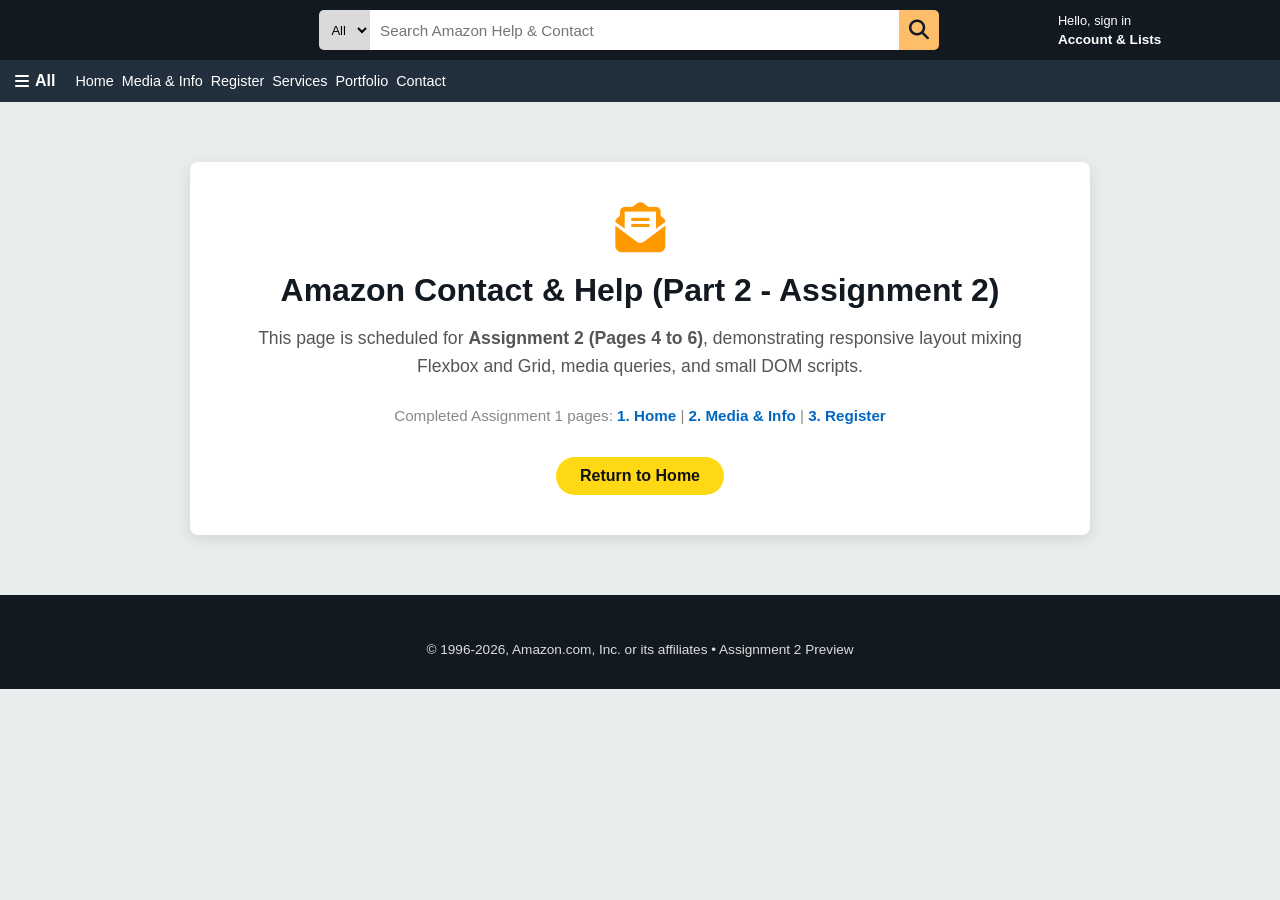
==== contact.html @ 5c258893 "Add navbar navigation and placeholder templates for Assignment 2" ====
<!DOCTYPE html>
<html lang="en">
<head>
    <meta charset="UTF-8">
    <meta name="viewport" content="width=device-width, initial-scale=1.0">
    <title>Amazon Contact &amp; Help - Assignment 2 (Part 2)</title>
    <link rel="stylesheet" href="index.css">
    <link rel="stylesheet" href="https://cdnjs.cloudflare.com/ajax/libs/font-awesome/6.4.2/css/all.min.css"
        integrity="sha512-z3gLpd7yknf1YoNbCzqRKc4qyor8gaKU1qmn+CShxbuBusANI9QpRohGBreCFkKxLhei6S9CQXFEbbKuqLg0DA=="
        crossorigin="anonymous" referrerpolicy="no-referrer" />
</head>
<body>
    <header>
        <div class="navbar">
            <div class="nav-logo border">
                <a href="index.html"><div class="logo"></div></a>
            </div>
            <div class="nav-search">
                <select class="nav-select"><option>All</option></select>
                <input class="search-input" placeholder="Search Amazon Help & Contact" type="text">
                <div class="search-icon"><i class="fa-solid fa-magnifying-glass"></i></div>
            </div>
            <div class="nav-signin border">
                <a href="register.html" style="color: inherit; text-decoration: none;">
                    <p><span>Hello, sign in</span></p>
                    <p class="nav-p">Account &amp; Lists</p>
                </a>
            </div>
        </div>
        <div class="panel">
            <div class="panel-icon"><i class="fa-solid fa-bars"></i> All</div>
            <div class="panel-ops">
                <a href="index.html">Home</a>
                <a href="media.html">Media &amp; Info</a>
                <a href="register.html">Register</a>
                <a href="services.html">Services</a>
                <a href="portfolio.html">Portfolio</a>
                <a href="contact.html" class="active-nav">Contact</a>
            </div>
        </div>
    </header>

    <main style="max-width: 900px; margin: 60px auto; padding: 40px; background: white; border-radius: 8px; text-align: center; box-shadow: 0 4px 15px rgba(0,0,0,0.1);">
        <i class="fa-solid fa-envelope-open-text" style="font-size: 50px; color: #ff9900; margin-bottom: 20px;"></i>
        <h1 style="margin-bottom: 15px; color: #131921;">Amazon Contact &amp; Help (Part 2 - Assignment 2)</h1>
        <p style="color: #555; font-size: 1.1rem; line-height: 1.6; margin-bottom: 25px;">
            This page is scheduled for <strong>Assignment 2 (Pages 4 to 6)</strong>, demonstrating responsive layout mixing Flexbox and Grid, media queries, and small DOM scripts.
        </p>
        <p style="color: #888; font-size: 0.95rem; margin-bottom: 30px;">
            Completed Assignment 1 pages: <a href="index.html" style="color: #0066c0; font-weight: 600;">1. Home</a> | 
            <a href="media.html" style="color: #0066c0; font-weight: 600;">2. Media &amp; Info</a> | 
            <a href="register.html" style="color: #0066c0; font-weight: 600;">3. Register</a>
        </p>
        <a href="index.html" style="display: inline-block; background: #ffd814; color: #111; padding: 10px 24px; border-radius: 20px; text-decoration: none; font-weight: bold;">Return to Home</a>
    </main>

    <footer>
        <div class="panel-4">
            <p style="padding-top: 20px;">&copy; 1996-2026, Amazon.com, Inc. or its affiliates &bull; Assignment 2 Preview</p>
        </div>
    </footer>
</body>
</html>
---- index.css ----
/* ==========================================================================
   AMAZON CLONE - HOMEPAGE STYLESHEET (index.css)
   Course: Web Technologies - Project 1 (Assignment 1, Page 1)
   Demonstrating:
   1. Element Selectors (body, p, a, ul, h4, input, select, footer, header)
   2. Class Selectors (.navbar, .nav-logo, .panel, .box, .box-img, etc.)
   3. ID Selectors (#main-header, #main-content, #hero-banner, #shop-grid, #site-footer)
   4. Text and Font Properties (font-family, font-size, font-weight, line-height, text-align)
   5. Borders and Outlines (border, border-radius, border-color, border-style)
   6. Background Colors & Images (background-color, background-image, background-size)
   ========================================================================== */

/* Universal Box Sizing */
* {
    margin: 0;
    padding: 0;
    font-family: Arial, Helvetica, sans-serif;
    box-sizing: border-box; /* Corrected standard box model */
}

/* --- 1. ELEMENT SELECTORS --- */
body {
    background-color: #eaeded;
    color: #0f1111;
}

header {
    width: 100%;
}

p {
    font-size: 0.85rem;
    line-height: 1.4;
}

a {
    text-decoration: none;
    color: inherit;
}

/* --- 2. ID SELECTORS (Explicitly required for Page 1 CSS) --- */
#main-header {
    position: relative;
    width: 100%;
    z-index: 100;
}

#logo-container {
    display: flex;
    align-items: center;
    justify-content: center;
}

#navigation-panel {
    border-top: 1px solid rgba(255, 255, 255, 0.1);
}

#main-content {
    width: 100%;
    min-height: 800px;
}

#hero-banner {
    position: relative;
    width: 100%;
}

#shop-grid {
    position: relative;
    z-index: 10;
    margin-top: -160px; /* Classic Amazon hero overlap layout */
    padding: 0 20px 30px 20px;
}

#site-footer {
    width: 100%;
    margin-top: 30px;
}

#back-to-top {
    transition: background-color 0.2s;
}

#back-to-top:hover {
    background-color: #232f3e;
}

/* --- 3. CLASS SELECTORS & COMPONENT STYLES --- */

/* Primary Navbar */
.navbar {
    height: 60px;
    background-color: #131921;
    color: white;
    display: flex;
    align-items: center;
    justify-content: space-evenly;
}

.nav-logo {
    height: 50px;
    width: 100px;
}

.header-logo-image {
    height: 40px;
    width: auto;
    object-fit: contain;
    margin-top: 5px;
}

.border {
    border: 1.5px solid transparent;
    padding: 5px 8px;
    border-radius: 2px;
}

.border:hover {
    border: 1.5px solid white;
}

/* Navbar -- Address box */
.add-first {
    font-size: 0.65rem;
    color: #cccccc;
}

.add-second {
    font-size: 0.85rem;
    font-weight: 700;
    color: #ffffff;
}

.nav-location {
    display: flex;
    align-items: center;
    gap: 4px;
}

/* Nav --- Search box */
.nav-search {
    display: flex;
    height: 40px;
    width: 620px;
    border: none;
    border-radius: 5px;
    overflow: hidden;
}

.nav-select {
    text-align: center;
    width: 60px;
    border: none;
    height: 40px;
    background-color: #dadada;
    font-size: 0.82rem;
    cursor: pointer;
}

.search-input {
    width: 100%;
    font-size: 0.95rem;
    border: none;
    padding: 0 10px;
    outline: none;
}

.nav-search:hover {
    outline: 2px solid #febd68;
}

.search-icon {
    display: flex;
    width: 48px;
    align-items: center;
    justify-content: center;
    font-size: 1.25rem;
    background-color: #febd68;
    color: #111827;
    cursor: pointer;
}

.search-icon:hover {
    background-color: #f3a847;
}

/* Nav -- Signin & Return */
.nav-signin {
    color: white;
    display: block;
}

span {
    font-size: 0.8rem;
}

.nav-p {
    font-weight: 700;
}

/* Nav -- Cart */
.nav-cart {
    font-size: 0.85rem;
    font-weight: 700;
    display: flex;
    align-items: center;
    gap: 6px;
    cursor: pointer;
}

.nav-cart i {
    font-size: 26px;
}

/* --- 4. SECONDARY NAVIGATION PANEL (Linking All Pages) --- */
.panel {
    background-color: #222f3d;
    display: flex;
    align-items: center;
    color: white;
    height: 42px;
    font-size: 0.9rem;
    font-weight: 500;
    padding: 0 15px;
}

.panel-icon {
    font-size: 1rem;
    font-weight: 700;
    margin-right: 20px;
    cursor: pointer;
    display: flex;
    align-items: center;
    gap: 6px;
}

.panel-ops {
    display: flex;
    align-items: center;
    gap: 8px;
}

/* Panel Links restyled for Home Page */
.panel-link {
    color: #ffffff;
    padding: 6px 12px;
    border-radius: 3px;
    border: 1px solid transparent;
    font-size: 0.88rem;
    transition: all 0.2s;
}

.panel-link:hover {
    border-color: #ffffff;
    background-color: rgba(255, 255, 255, 0.1);
}

.active-link {
    border-color: #febd68;
    background-color: rgba(254, 189, 104, 0.2);
    color: #febd68;
    font-weight: 700;
}

/* --- 5. HERO SECTION --- */
.hero-section {
    width: 100%;
}

.hero-img {
    width: 100%;
    height: 420px;
}

.image {
    width: 100%;
    height: 100%;
    background-size: cover;
    background-position: center top;
}

.hero-background {
    background-image: url('./images/hero_image.jpg');
}

/* --- 6. SHOP SECTION & BOX CARDS --- */
.shop-section {
    display: flex;
    justify-content: space-between;
    align-items: flex-start;
    flex-wrap: wrap;
    background-color: #e2e7e6;
    gap: 18px 0;
}

.box {
    width: 23.5%;
    min-height: 400px;
    background-color: white;
    padding: 20px 18px 15px;
    border-radius: 4px;
    box-shadow: 0 2px 5px rgba(0, 0, 0, 0.08);
}

.box-content {
    height: 100%;
    display: flex;
    flex-direction: column;
    justify-content: space-between;
}

.box-heading {
    font-size: 21px;
    font-weight: 700;
    color: #0f1111;
    margin-bottom: 10px;
    line-height: 1.3;
}

.box-img {
    background-size: cover;
    background-position: center;
    height: 270px;
    margin-top: 8px;
    border-radius: 2px;
}

/* Distinct category background images */
.box-img-1 { background-image: url('./images/box1_image.jpg'); }
.box-img-2 { background-image: url('./images/box2_image.jpg'); }
.box-img-3 { background-image: url('./images/box3_image.jpg'); }
.box-img-4 { background-image: url('./images/box4_image.jpg'); }
.box-img-5 { background-image: url('./images/hero_image.jpg'); }
.box-img-6 { background-image: url('./images/box6_image.jpg'); }
.box-img-7 { background-image: url('./images/box7_image.jpg'); }
.box-img-8 { background-image: url('./images/box8_image.jpg'); }

.box-link {
    margin-top: 14px;
}

.see-more-link {
    color: #007185;
    font-size: 0.85rem;
    font-weight: 600;
}

.see-more-link:hover {
    color: #c7511f;
    text-decoration: underline;
}

/* --- 7. FOOTER SECTION --- */
.panel-1 {
    background-color: #37475a;
    height: 50px;
    display: flex;
    align-items: center;
    justify-content: center;
}

.back-link {
    color: white;
    font-size: 0.85rem;
    font-weight: 600;
    display: block;
    width: 100%;
    text-align: center;
    line-height: 50px;
}

.panel-2 {
    background-color: #222f3d;
    padding: 40px 20px;
    color: white;
    display: flex;
    align-items: flex-start;
    justify-content: space-evenly;
}

.panel-2 ul {
    list-style: none;
}

.panel-2 ul p {
    font-size: 1rem;
    font-weight: 700;
    margin-bottom: 12px;
    color: #ffffff;
}

.panel-2 ul a {
    display: block;
    font-size: 0.82rem;
    margin: 8px 0;
    color: #dddddd;
    transition: color 0.2s;
}

.panel-2 ul a:hover {
    color: #ffffff;
    text-decoration: underline;
}

.panel-3 {
    background-color: #222f3d;
    color: #dadada;
    border-top: 1px solid rgba(255, 255, 255, 0.1);
    height: 70px;
    display: flex;
    justify-content: center;
    align-items: center;
}

.logo-panel-3 {
    height: 40px;
    width: 100px;
    background-image: url('./images/amazon_logo.png');
    background-size: contain;
    background-repeat: no-repeat;
    background-position: center;
}

.panel-4 {
    background-color: #131921;
    color: #dddddd;
    font-size: 0.75rem;
    text-align: center;
    padding: 25px 15px 30px;
}

.text-footer {
    margin-bottom: 8px;
}

.text-footer a {
    margin: 0 10px;
    color: #dddddd;
}

.text-footer a:hover {
    text-decoration: underline;
}

.copyright p {
    font-size: 0.72rem;
    color: #999999;
}
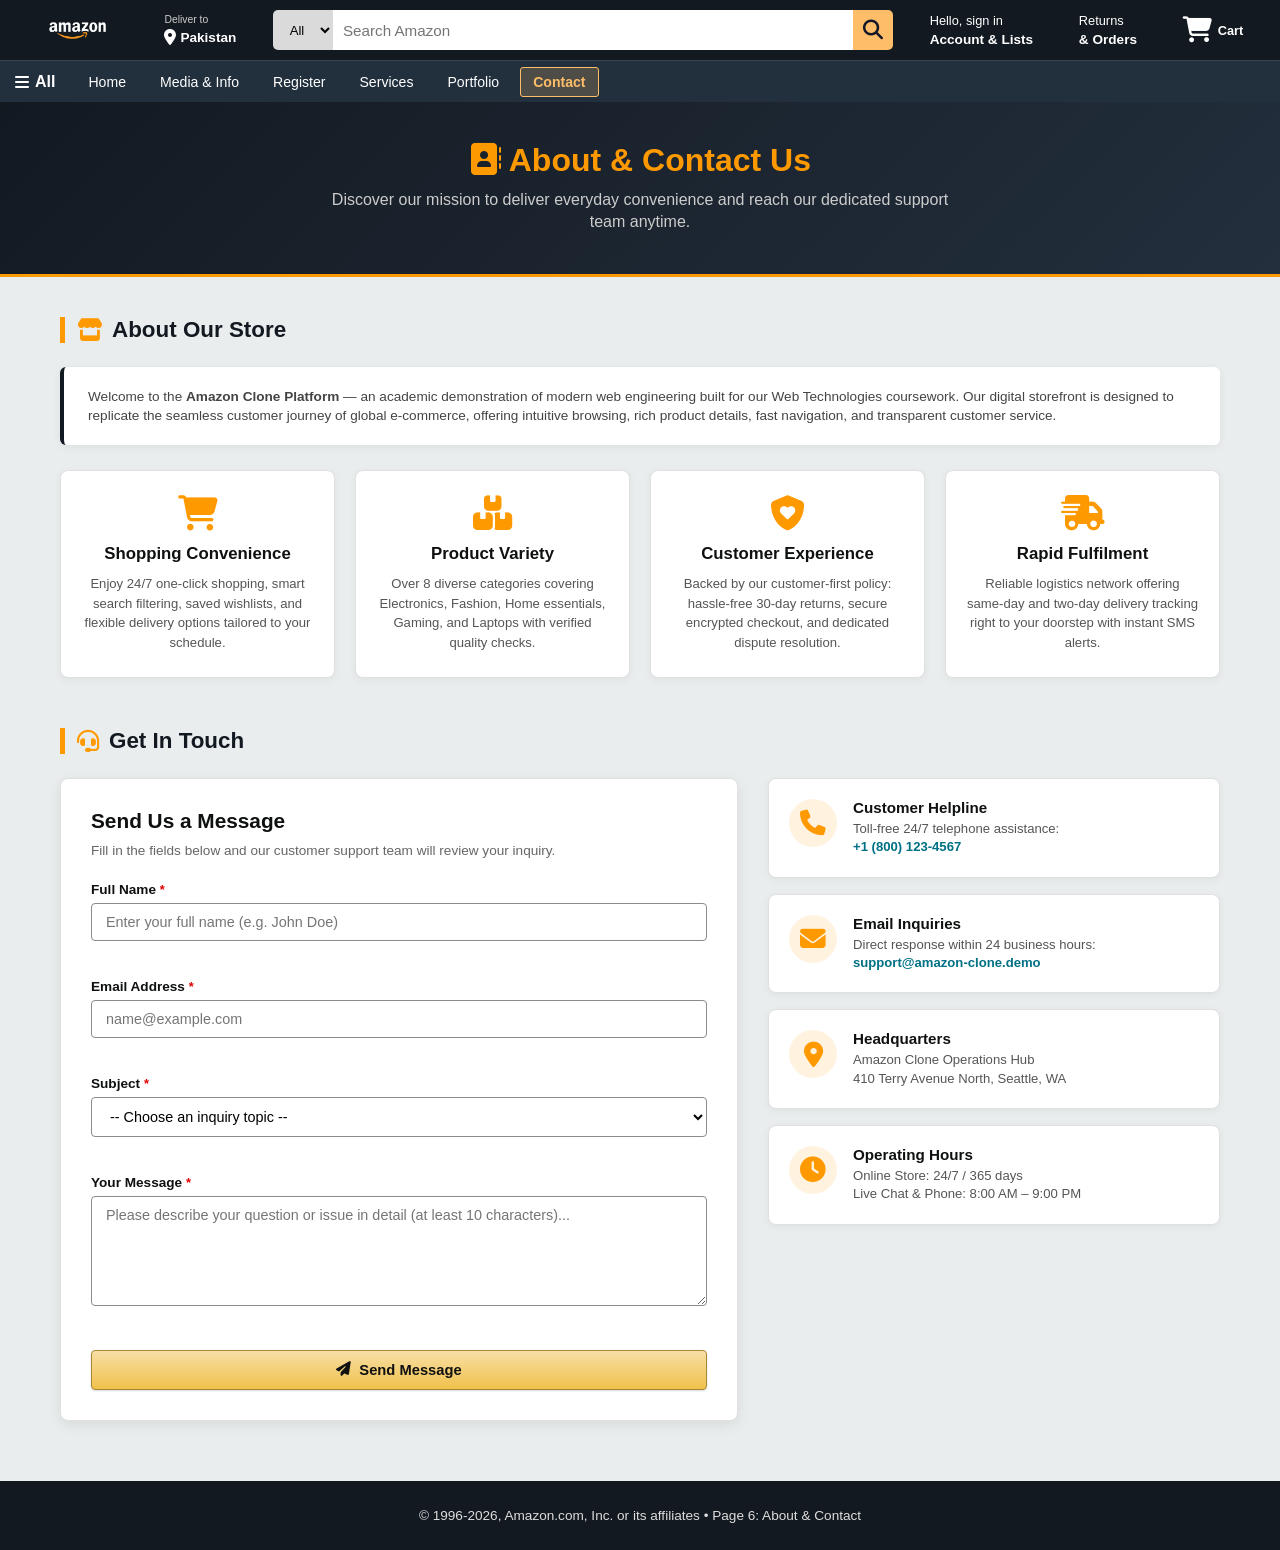
==== commit 9c4aee93: "Complete Assignment 2 - Add Services Portfolio and Contact pages" ====
--- a/contact.html
+++ b/contact.html
@@ -3,61 +3,254 @@
 <head>
     <meta charset="UTF-8">
     <meta name="viewport" content="width=device-width, initial-scale=1.0">
-    <title>Amazon Contact &amp; Help - Assignment 2 (Part 2)</title>
+    <title>Amazon Clone — About &amp; Contact Us</title>
+    <!-- Base stylesheet containing common navbar and footer -->
     <link rel="stylesheet" href="index.css">
+    <!-- Contact-specific stylesheet (Flexbox + CSS Grid, Media Queries) -->
+    <link rel="stylesheet" href="contact.css">
+    <!-- Font Awesome icons -->
     <link rel="stylesheet" href="https://cdnjs.cloudflare.com/ajax/libs/font-awesome/6.4.2/css/all.min.css"
         integrity="sha512-z3gLpd7yknf1YoNbCzqRKc4qyor8gaKU1qmn+CShxbuBusANI9QpRohGBreCFkKxLhei6S9CQXFEbbKuqLg0DA=="
         crossorigin="anonymous" referrerpolicy="no-referrer" />
 </head>
 <body>
-    <header>
+
+    <!-- Header with unchanged Amazon Navbar (copied exactly from index.html) -->
+    <header id="main-header">
         <div class="navbar">
-            <div class="nav-logo border">
-                <a href="index.html"><div class="logo"></div></a>
+            <div class="nav-logo border" id="logo-container">
+                <a href="index.html" class="logo-anchor" title="Amazon Home">
+                    <img src="./images/amazon_logo.png" alt="Amazon Logo" class="header-logo-image">
+                </a>
+            </div>
+            <div class="nav-address border">
+                <p class="add-first">Deliver to</p>
+                <div class="nav-location">
+                    <i class="fa-solid fa-location-dot"></i>
+                    <p class="add-second">Pakistan</p>
+                </div>
             </div>
             <div class="nav-search">
-                <select class="nav-select"><option>All</option></select>
-                <input class="search-input" placeholder="Search Amazon Help & Contact" type="text">
-                <div class="search-icon"><i class="fa-solid fa-magnifying-glass"></i></div>
-            </div>
-            <div class="nav-signin border">
-                <a href="register.html" style="color: inherit; text-decoration: none;">
-                    <p><span>Hello, sign in</span></p>
-                    <p class="nav-p">Account &amp; Lists</p>
-                </a>
+                <select class="nav-select">
+                    <option>All</option>
+                    <option>Prime Video</option>
+                    <option>Amazon Devices</option>
+                    <option>Electronics</option>
+                </select>
+                <input class="search-input" placeholder="Search Amazon" type="text">
+                <div class="search-icon">
+                    <i class="fa-solid fa-magnifying-glass"></i>
+                </div>
+            </div>
+            <a href="register.html" class="nav-signin border" title="Go to Registration">
+                <p><span>Hello, sign in</span></p>
+                <p class="nav-p">Account &amp; Lists</p>
+            </a>
+            <div class="nav-return border">
+                <p><span>Returns</span></p>
+                <p class="nav-p">&amp; Orders</p>
+            </div>
+            <div class="nav-cart border">
+                <i class="fa-solid fa-cart-shopping"></i>
+                <span>Cart</span>
             </div>
         </div>
-        <div class="panel">
-            <div class="panel-icon"><i class="fa-solid fa-bars"></i> All</div>
-            <div class="panel-ops">
-                <a href="index.html">Home</a>
-                <a href="media.html">Media &amp; Info</a>
-                <a href="register.html">Register</a>
-                <a href="services.html">Services</a>
-                <a href="portfolio.html">Portfolio</a>
-                <a href="contact.html" class="active-nav">Contact</a>
-            </div>
+
+        <!-- Secondary Panel: Navigation bar linking all 6 pages -->
+        <div class="panel" id="navigation-panel">
+            <div class="panel-icon">
+                <i class="fa-solid fa-bars"></i>
+                All
+            </div>
+            <nav class="panel-ops">
+                <a href="index.html" class="panel-link">Home</a>
+                <a href="media.html" class="panel-link">Media &amp; Info</a>
+                <a href="register.html" class="panel-link">Register</a>
+                <a href="services.html" class="panel-link">Services</a>
+                <a href="portfolio.html" class="panel-link">Portfolio</a>
+                <a href="contact.html" class="panel-link active-link">Contact</a>
+            </nav>
         </div>
     </header>
 
-    <main style="max-width: 900px; margin: 60px auto; padding: 40px; background: white; border-radius: 8px; text-align: center; box-shadow: 0 4px 15px rgba(0,0,0,0.1);">
-        <i class="fa-solid fa-envelope-open-text" style="font-size: 50px; color: #ff9900; margin-bottom: 20px;"></i>
-        <h1 style="margin-bottom: 15px; color: #131921;">Amazon Contact &amp; Help (Part 2 - Assignment 2)</h1>
-        <p style="color: #555; font-size: 1.1rem; line-height: 1.6; margin-bottom: 25px;">
-            This page is scheduled for <strong>Assignment 2 (Pages 4 to 6)</strong>, demonstrating responsive layout mixing Flexbox and Grid, media queries, and small DOM scripts.
-        </p>
-        <p style="color: #888; font-size: 0.95rem; margin-bottom: 30px;">
-            Completed Assignment 1 pages: <a href="index.html" style="color: #0066c0; font-weight: 600;">1. Home</a> | 
-            <a href="media.html" style="color: #0066c0; font-weight: 600;">2. Media &amp; Info</a> | 
-            <a href="register.html" style="color: #0066c0; font-weight: 600;">3. Register</a>
-        </p>
-        <a href="index.html" style="display: inline-block; background: #ffd814; color: #111; padding: 10px 24px; border-radius: 20px; text-decoration: none; font-weight: bold;">Return to Home</a>
+    <!-- Page Heading Banner -->
+    <div class="page-heading">
+        <h1><i class="fa-solid fa-address-book"></i> About &amp; Contact Us</h1>
+        <p>Discover our mission to deliver everyday convenience and reach our dedicated support team anytime.</p>
+    </div>
+
+    <!-- Main Content Container -->
+    <main class="contact-page-container">
+
+        <!-- =====================================================
+             1. ABOUT SECTION  (CSS Grid layout)
+             ===================================================== -->
+        <section class="about-section">
+            <h2 class="section-title"><i class="fa-solid fa-store"></i> About Our Store</h2>
+
+            <div class="about-intro-text">
+                <p>
+                    Welcome to the <strong>Amazon Clone Platform</strong> — an academic demonstration of modern web engineering built for our Web Technologies coursework. Our digital storefront is designed to replicate the seamless customer journey of global e-commerce, offering intuitive browsing, rich product details, fast navigation, and transparent customer service.
+                </p>
+            </div>
+
+            <!-- CSS Grid: 4 feature cards -->
+            <div class="about-grid">
+
+                <article class="about-card">
+                    <i class="fa-solid fa-cart-shopping about-icon"></i>
+                    <h3>Shopping Convenience</h3>
+                    <p>Enjoy 24/7 one-click shopping, smart search filtering, saved wishlists, and flexible delivery options tailored to your schedule.</p>
+                </article>
+
+                <article class="about-card">
+                    <i class="fa-solid fa-boxes-stacked about-icon"></i>
+                    <h3>Product Variety</h3>
+                    <p>Over 8 diverse categories covering Electronics, Fashion, Home essentials, Gaming, and Laptops with verified quality checks.</p>
+                </article>
+
+                <article class="about-card">
+                    <i class="fa-solid fa-shield-heart about-icon"></i>
+                    <h3>Customer Experience</h3>
+                    <p>Backed by our customer-first policy: hassle-free 30-day returns, secure encrypted checkout, and dedicated dispute resolution.</p>
+                </article>
+
+                <article class="about-card">
+                    <i class="fa-solid fa-truck-fast about-icon"></i>
+                    <h3>Rapid Fulfilment</h3>
+                    <p>Reliable logistics network offering same-day and two-day delivery tracking right to your doorstep with instant SMS alerts.</p>
+                </article>
+
+            </div>
+        </section>
+
+        <!-- =====================================================
+             2. CONTACT SECTION  (Combined CSS Grid & Flexbox)
+             ===================================================== -->
+        <section class="contact-section">
+            <h2 class="section-title"><i class="fa-solid fa-headset"></i> Get In Touch</h2>
+
+            <!-- 2-Column Responsive Layout -->
+            <div class="contact-layout-grid">
+
+                <!-- Left Column: Contact Form Card -->
+                <div class="contact-form-card">
+                    <h2>Send Us a Message</h2>
+                    <p class="contact-form-subtitle">Fill in the fields below and our customer support team will review your inquiry.</p>
+
+                    <!-- Success Message Box (manipulated via JavaScript) -->
+                    <div id="formSuccess" class="success-message-box"></div>
+
+                    <!-- Contact Form -->
+                    <form id="contactForm" class="contact-form" novalidate>
+
+                        <!-- Full Name -->
+                        <div class="form-group">
+                            <label for="fullName" class="form-label">Full Name <span class="req">*</span></label>
+                            <input type="text" id="fullName" name="fullName" class="form-control"
+                                placeholder="Enter your full name (e.g. John Doe)" required>
+                            <span id="nameError" class="error-text"></span>
+                        </div>
+
+                        <!-- Email Address -->
+                        <div class="form-group">
+                            <label for="email" class="form-label">Email Address <span class="req">*</span></label>
+                            <input type="email" id="email" name="email" class="form-control"
+                                placeholder="name@example.com" required>
+                            <span id="emailError" class="error-text"></span>
+                        </div>
+
+                        <!-- Subject -->
+                        <div class="form-group">
+                            <label for="subject" class="form-label">Subject <span class="req">*</span></label>
+                            <select id="subject" name="subject" class="form-control" required>
+                                <option value="default">-- Choose an inquiry topic --</option>
+                                <option value="order">Order Tracking &amp; Delivery</option>
+                                <option value="refund">Returns &amp; Refunds</option>
+                                <option value="account">Account &amp; Prime Support</option>
+                                <option value="product">Product Information</option>
+                                <option value="feedback">Website Feedback</option>
+                            </select>
+                            <span id="subjectError" class="error-text"></span>
+                        </div>
+
+                        <!-- Message -->
+                        <div class="form-group">
+                            <label for="message" class="form-label">Your Message <span class="req">*</span></label>
+                            <textarea id="message" name="message" class="form-control" rows="5"
+                                placeholder="Please describe your question or issue in detail (at least 10 characters)..." required></textarea>
+                            <span id="messageError" class="error-text"></span>
+                        </div>
+
+                        <!-- Submit Button -->
+                        <button type="submit" id="submitBtn" class="btn-submit">
+                            <i class="fa-solid fa-paper-plane"></i> Send Message
+                        </button>
+
+                    </form>
+                </div>
+
+                <!-- Right Column: Support Information Cards -->
+                <aside class="contact-info-column">
+
+                    <div class="info-card">
+                        <div class="info-card-icon">
+                            <i class="fa-solid fa-phone"></i>
+                        </div>
+                        <div class="info-card-content">
+                            <h4>Customer Helpline</h4>
+                            <p>Toll-free 24/7 telephone assistance:</p>
+                            <p><a href="tel:18001234567">+1 (800) 123-4567</a></p>
+                        </div>
+                    </div>
+
+                    <div class="info-card">
+                        <div class="info-card-icon">
+                            <i class="fa-solid fa-envelope"></i>
+                        </div>
+                        <div class="info-card-content">
+                            <h4>Email Inquiries</h4>
+                            <p>Direct response within 24 business hours:</p>
+                            <p><a href="mailto:support@amazon-clone.demo">support@amazon-clone.demo</a></p>
+                        </div>
+                    </div>
+
+                    <div class="info-card">
+                        <div class="info-card-icon">
+                            <i class="fa-solid fa-location-dot"></i>
+                        </div>
+                        <div class="info-card-content">
+                            <h4>Headquarters</h4>
+                            <p>Amazon Clone Operations Hub<br>410 Terry Avenue North, Seattle, WA</p>
+                        </div>
+                    </div>
+
+                    <div class="info-card">
+                        <div class="info-card-icon">
+                            <i class="fa-solid fa-clock"></i>
+                        </div>
+                        <div class="info-card-content">
+                            <h4>Operating Hours</h4>
+                            <p>Online Store: 24/7 / 365 days<br>Live Chat &amp; Phone: 8:00 AM – 9:00 PM</p>
+                        </div>
+                    </div>
+
+                </aside>
+
+            </div>
+        </section>
+
     </main>
 
+    <!-- Footer -->
     <footer>
         <div class="panel-4">
-            <p style="padding-top: 20px;">&copy; 1996-2026, Amazon.com, Inc. or its affiliates &bull; Assignment 2 Preview</p>
+            <p>&copy; 1996-2026, Amazon.com, Inc. or its affiliates &bull; Page 6: About &amp; Contact</p>
         </div>
     </footer>
+
+    <!-- Form Validation Script -->
+    <script src="contact.js"></script>
+
 </body>
 </html>
--- a/index.css
+++ b/index.css
@@ -240,6 +240,12 @@
     gap: 8px;
 }
 
+/* Active nav link — shared across all pages */
+.active-nav {
+    color: #febd68;
+    font-weight: 700;
+}
+
 /* Panel Links restyled for Home Page */
 .panel-link {
     color: #ffffff;
--- a/contact.css
+++ b/contact.css
@@ -0,0 +1,376 @@
+/* =====================================================
+   contact.css  —  Page 6: Amazon About & Contact
+   Assignment 2 | Web Technologies
+   CSS Concepts: Combined Flexbox & CSS Grid,
+                 CSS3 Gradients, Shadows, border-radius,
+                 rgba(), Media Queries (Responsive)
+   ===================================================== */
+
+/* index.css handles the reset, body, a, p, and navbar styles.
+   This file contains styles specific to the Contact & About page. */
+
+/* =====================================================
+   1. PAGE HEADING BANNER
+   ===================================================== */
+.page-heading {
+    background: linear-gradient(135deg, #131921 0%, #232f3d 100%);
+    color: #ffffff;
+    text-align: center;
+    padding: 40px 20px;
+    border-bottom: 3px solid #ff9900;
+}
+
+.page-heading h1 {
+    font-size: 2rem;
+    color: #ff9900;
+    margin-bottom: 10px;
+}
+
+.page-heading p {
+    font-size: 1rem;
+    color: #cccccc;
+    max-width: 650px;
+    margin: 0 auto;
+}
+
+/* =====================================================
+   2. MAIN CONTAINER
+   ===================================================== */
+.contact-page-container {
+    max-width: 1200px;
+    margin: 0 auto;
+    padding: 40px 20px 60px;
+}
+
+/* Section Title with orange indicator bar */
+.section-title {
+    font-size: 1.4rem;
+    color: #131921;
+    margin-bottom: 24px;
+    border-left: 5px solid #ff9900;
+    padding-left: 12px;
+    display: flex;
+    align-items: center;
+    gap: 10px;
+}
+
+.section-title i {
+    color: #ff9900;
+}
+
+/* =====================================================
+   3. ABOUT SECTION — CSS GRID
+   Grid layout demonstrating:
+   display: grid, grid-template-columns, gap
+   ===================================================== */
+.about-section {
+    margin-bottom: 50px;
+}
+
+.about-intro-text {
+    font-size: 0.95rem;
+    color: #444444;
+    line-height: 1.6;
+    margin-bottom: 25px;
+    background-color: #ffffff;
+    padding: 20px 24px;
+    border-radius: 6px;
+    border-left: 4px solid #131921;
+    box-shadow: 0 2px 8px rgba(0, 0, 0, 0.06);
+}
+
+/* 4-card CSS Grid for store highlights */
+.about-grid {
+    display: grid;
+    grid-template-columns: repeat(4, 1fr);
+    gap: 20px;
+}
+
+.about-card {
+    background-color: #ffffff;
+    padding: 24px 20px;
+    border-radius: 8px;
+    border: 1px solid #e0e0e0;
+    box-shadow: 0 2px 8px rgba(0, 0, 0, 0.05);
+    text-align: center;
+    transition: transform 0.3s ease, box-shadow 0.3s ease;
+}
+
+.about-card:hover {
+    transform: translateY(-6px);
+    box-shadow: 0 8px 20px rgba(0, 0, 0, 0.12);
+}
+
+.about-icon {
+    font-size: 2.2rem;
+    color: #ff9900;
+    margin-bottom: 14px;
+}
+
+.about-card h3 {
+    font-size: 1.05rem;
+    color: #0f1111;
+    margin-bottom: 10px;
+}
+
+.about-card p {
+    font-size: 0.82rem;
+    color: #555555;
+    line-height: 1.5;
+}
+
+/* =====================================================
+   4. CONTACT SECTION — COMBINED CSS GRID & FLEXBOX
+   Desktop: 2 columns using CSS Grid (Form + Info)
+   ===================================================== */
+.contact-layout-grid {
+    display: grid;
+    grid-template-columns: 3fr 2fr;
+    gap: 30px;
+    align-items: start;
+}
+
+/* Contact Form Card */
+.contact-form-card {
+    background-color: #ffffff;
+    padding: 30px;
+    border-radius: 8px;
+    border: 1px solid #e0e0e0;
+    box-shadow: 0 4px 14px rgba(0, 0, 0, 0.08);
+}
+
+.contact-form-card h2 {
+    font-size: 1.3rem;
+    color: #0f1111;
+    margin-bottom: 8px;
+}
+
+.contact-form-subtitle {
+    font-size: 0.85rem;
+    color: #666666;
+    margin-bottom: 22px;
+}
+
+/* Form using Flexbox for vertical flow */
+.contact-form {
+    display: flex;
+    flex-direction: column;
+    gap: 16px;
+}
+
+.form-group {
+    display: flex;
+    flex-direction: column;
+    gap: 6px;
+}
+
+.form-label {
+    font-size: 0.85rem;
+    font-weight: 700;
+    color: #0f1111;
+}
+
+.form-label span.req {
+    color: #d00;
+}
+
+.form-control {
+    width: 100%;
+    padding: 10px 14px;
+    font-size: 0.9rem;
+    border: 1px solid #888c8c;
+    border-radius: 4px;
+    outline: none;
+    background-color: #ffffff;
+    transition: border-color 0.2s, box-shadow 0.2s;
+}
+
+.form-control:focus {
+    border-color: #e77600;
+    box-shadow: 0 0 5px rgba(228, 121, 17, 0.5);
+}
+
+/* Validation states */
+.form-control.input-error {
+    border-color: #cc0c39;
+    background-color: rgba(204, 12, 57, 0.03);
+}
+
+.form-control.input-valid {
+    border-color: #007600;
+    background-color: rgba(0, 118, 0, 0.02);
+}
+
+textarea.form-control {
+    resize: vertical;
+    min-height: 110px;
+    font-family: inherit;
+}
+
+/* Error message label */
+.error-text {
+    font-size: 0.75rem;
+    color: #cc0c39;
+    font-weight: bold;
+    min-height: 16px;
+    display: flex;
+    align-items: center;
+    gap: 4px;
+}
+
+/* Submit Button */
+.btn-submit {
+    background: linear-gradient(180deg, #f7dfa5 0%, #f0c14b 100%);
+    color: #111111;
+    border: 1px solid #a88734;
+    border-radius: 4px;
+    padding: 11px 20px;
+    font-size: 0.92rem;
+    font-weight: 700;
+    cursor: pointer;
+    box-shadow: 0 1px 2px rgba(0, 0, 0, 0.15);
+    display: flex;
+    align-items: center;
+    justify-content: center;
+    gap: 8px;
+    transition: background 0.2s, transform 0.1s;
+    margin-top: 6px;
+}
+
+.btn-submit:hover {
+    background: linear-gradient(180deg, #f5d78e 0%, #eeb933 100%);
+    border-color: #9c7e31;
+}
+
+.btn-submit:active {
+    transform: scale(0.98);
+}
+
+/* Success Message Box */
+.success-message-box {
+    display: none;
+    background-color: #f0fdf4;
+    border: 1px solid #86efac;
+    color: #166534;
+    padding: 16px 18px;
+    border-radius: 6px;
+    margin-bottom: 20px;
+    font-size: 0.88rem;
+    line-height: 1.5;
+}
+
+.success-message-box i {
+    font-size: 1.1rem;
+    color: #16a34a;
+    margin-right: 6px;
+}
+
+/* =====================================================
+   5. CONTACT INFO SIDEBAR (Flexbox column of cards)
+   ===================================================== */
+.contact-info-column {
+    display: flex;
+    flex-direction: column;
+    gap: 16px;
+}
+
+.info-card {
+    background-color: #ffffff;
+    padding: 20px;
+    border-radius: 8px;
+    border: 1px solid #e0e0e0;
+    box-shadow: 0 2px 8px rgba(0, 0, 0, 0.05);
+    display: flex;
+    gap: 16px;
+    align-items: flex-start;
+}
+
+.info-card-icon {
+    font-size: 1.6rem;
+    color: #ff9900;
+    background-color: rgba(255, 153, 0, 0.12);
+    width: 48px;
+    height: 48px;
+    border-radius: 50%;
+    display: flex;
+    align-items: center;
+    justify-content: center;
+    flex-shrink: 0;
+}
+
+.info-card-content h4 {
+    font-size: 0.95rem;
+    color: #0f1111;
+    margin-bottom: 4px;
+}
+
+.info-card-content p {
+    font-size: 0.82rem;
+    color: #555555;
+    line-height: 1.4;
+}
+
+.info-card-content a {
+    color: #007185;
+    font-weight: 600;
+}
+
+.info-card-content a:hover {
+    color: #c7511f;
+    text-decoration: underline;
+}
+
+/* =====================================================
+   6. FOOTER
+   ===================================================== */
+.panel-4 {
+    background-color: #131921;
+    color: #dddddd;
+    font-size: 0.75rem;
+    text-align: center;
+    padding: 25px 15px;
+}
+
+/* =====================================================
+   7. MEDIA QUERIES (Responsive Design)
+   ===================================================== */
+
+/* Tablet Breakpoint (max-width: 992px) */
+@media (max-width: 992px) {
+    .about-grid {
+        grid-template-columns: repeat(2, 1fr);   /* 2 columns on tablet */
+    }
+
+    .contact-layout-grid {
+        grid-template-columns: 1fr;              /* Stack form above info */
+        gap: 25px;
+    }
+}
+
+/* Mobile Breakpoint (max-width: 600px) */
+@media (max-width: 600px) {
+    .about-grid {
+        grid-template-columns: 1fr;              /* 1 column on mobile */
+    }
+
+    .contact-page-container {
+        padding: 24px 14px 40px;
+    }
+
+    .contact-form-card {
+        padding: 20px 16px;
+    }
+
+    .page-heading {
+        padding: 30px 15px;
+    }
+
+    .page-heading h1 {
+        font-size: 1.5rem;
+    }
+
+    .section-title {
+        font-size: 1.2rem;
+    }
+}
+
